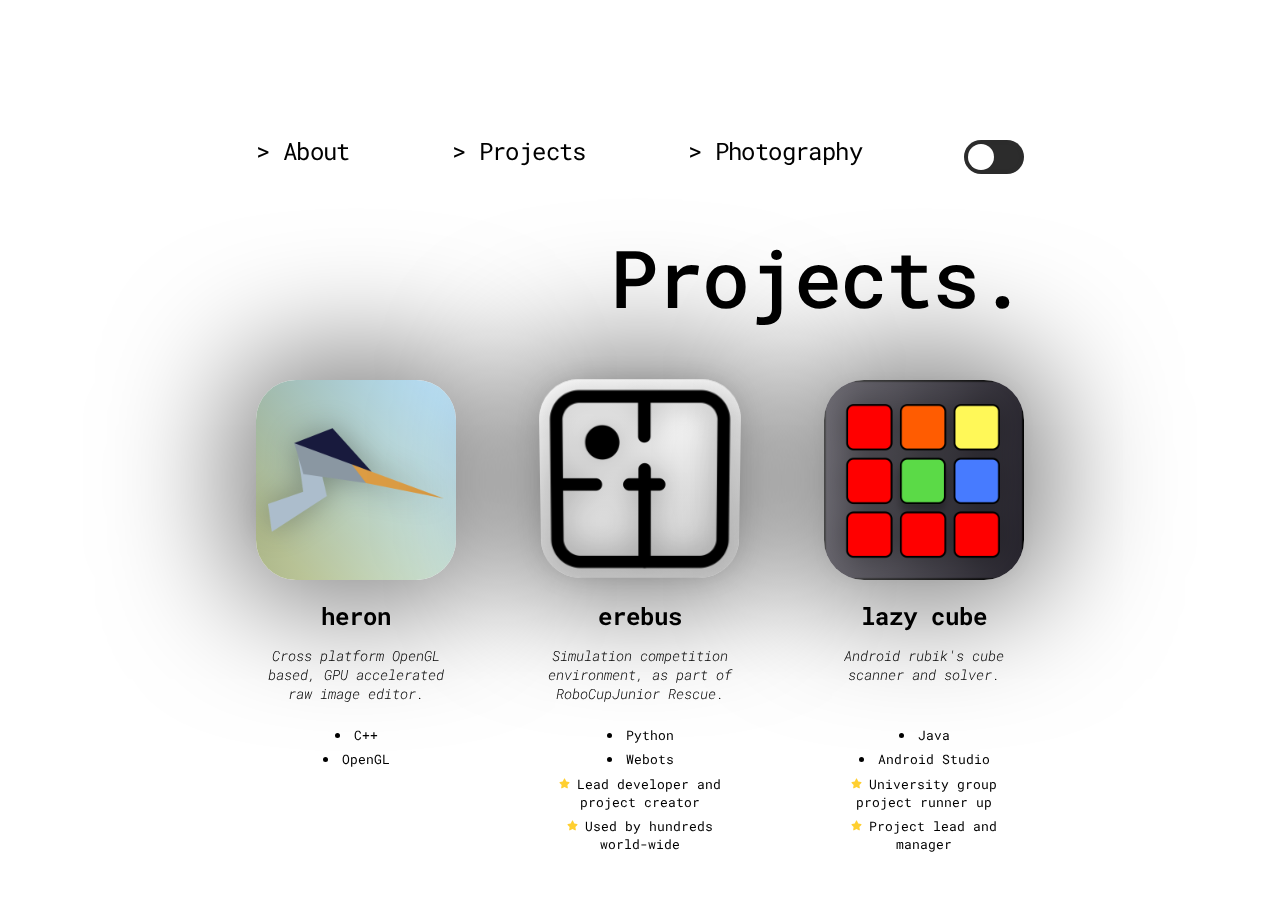
==== projects/index.html @ 9cb0f70c "Add photography link" ====
<!DOCTYPE html>
<html>
    <head>
        <link rel="preconnect" href="https://fonts.googleapis.com">
        <link rel="preconnect" href="https://fonts.gstatic.com" crossorigin>
        <link href="https://fonts.googleapis.com/css2?family=Roboto+Mono:wght@400;500&display=swap" rel="stylesheet">
        <link href="../styles.css" rel="stylesheet">
        <link href="../styles/media.css" rel="stylesheet">
        <link href="styles.css" rel="stylesheet">
        <script type="module" src="script.js"></script>
        <meta name="viewport" content="width=device-width, initial-scale=1">
    </head>
    <body>
        <div class="site-wrapper">
            <div class="content">
                <div class="tabs">
                    <a href="../">> About</a>
                    <a href="">> Projects</a>
                    <a href="https://alfredroberts.myportfolio.com/">> Photography</a>
                    <label class="switch">
                        <input id="nightmode" type="checkbox" checked>
                        <span class="slider"></span>
                    </label>                  
                </div>
                <div class="header">
                    <h1>Projects.</h1>
                </div>
                <div class="card-content">
                    <div class="card-container">
                        <a class="card-wrap" href="https://www.github.com/Shadow149/HeronViewer"
                            target="_blank">
                            <div class="card" data-img="../assets/heron_bk_1000.png"></div>
                            <div class="card-top" data-img="../assets/heron_head_1000.png"></div>
                        </a>
                        <h2>heron</h2>
                        <h3>Cross platform OpenGL based, GPU accelerated raw image editor.</h3>
                        <ul>
                            <li>C++</li>
                            <li>OpenGL</li>
                        </ul>
                    </div> 
                    <div class="card-container">
                        <a class="card-wrap" href="https://gitlab.com/rcj-rescue-tc/erebus/erebus"
                            target="_blank">
                            <div class="card" data-img="../assets/erebus_background.png"></div>
                            <div class="card-top" data-img="../assets/erebus_foreground.png"></div>
                        </a>
                        <h2>erebus</h2>
                        <h3>Simulation competition environment, as part of RoboCupJunior Rescue.</h3>
                        <ul>
                            <li>Python</li>
                            <li>Webots</li>
                            <li class="star">Lead developer and project creator</li>
                            <li class="star">Used by hundreds world-wide</li>
                        </ul>
                    </div>
                    <div class="card-container">
                        <a class="card-wrap" href="https://gitlab.com/AlfredRoberts/lazycube"
                            target="_blank">
                            <div class="card" data-img="../assets/lazy_cube_background.png"></div>
                            <div class="card-top" data-img="../assets/lazy_cube_foreground.png"></div>
                        </a>
                        <h2>lazy cube</h2>
                        <h3>Android rubik's cube scanner and solver.</h3>
                        <ul>
                            <li>Java</li>
                            <li>Android Studio</li>
                            <li class="star">University group project runner up</li>
                            <li class="star">Project lead and manager</li>
                        </ul>
                    </div>
                </div>
            </div>
            <div id="blob"></div>
            <div id="blur"></div>
        </div>
    </body>
</html>
---- styles.css ----
* {
    font-family: Roboto Mono;
}


html, body, .site-wrapper {
    height: 100vh;
    width: 100%;
    overflow: hidden;
    position: fixed;
}

body, .site-wrapper {
    margin: 0rem;
    
    display: flex;
    flex-direction: column;
    justify-content: center;
    align-items: center;

    color: #000;
}

.site-wrapper {
    color: inherit;
}

a {
    color: inherit;
    text-decoration: inherit;
}


#blob {
    background-color: white;
    height: 300px;
    aspect-ratio: 1;
    position: absolute;
    left: 50%;
    top: 50%;
    translate: -50% -50%;
    border-radius: 50%;
    opacity: 0.2;
}
  
#blur {
    height: 100%;
    width: 100%;
    position: absolute;
    z-index: 2;
    backdrop-filter: blur(30vmax);
}

.content {
    /* overflow-x: hidden;
    overflow-y: auto; */
    height: 80vh;
    width: 50%;
    position: absolute;
    z-index: 3;
    
    justify-content: center;
    display: flex;
    flex-direction: column;
    padding: 15vh 20% 15vh 20%;

}

.tabs {
    display: flex;
    flex-direction: row;
    justify-content: space-between;
    margin-bottom: 50px;
    width: 100%;
}

.tabs a {
    font-family: Roboto Mono;
    font-size: 24px;
    font-style: normal;
    font-weight: 400;
    line-height: normal;
    letter-spacing: -0.6px;
}

h1 {
    font-family: Roboto Mono;
    font-size: 80px;
    font-style: normal;
    font-weight: 500;
    line-height: normal;
    letter-spacing: -2px;

    float: right;
    text-align: right;

    margin: auto;
    flex-grow: 1;
    margin-left: 30px;
}

.title_container {
    display: flex;
    flex-direction: row;
    align-items: center;
}

.profile_pic {
    border-radius: 77.5px;
    border: 2px solid #000;
    background: url(assets/profile.jpg), lightgray 50% / cover no-repeat;

    width: 155px;
    height: 155px;
    flex-shrink: 0;
}

.about, .links {
    width: 100%;
    display: flex;
    justify-content: flex-end;
}

p {
    text-align: right;
    font-family: Roboto Mono;
    font-style: normal;
    font-weight: 400;
    line-height: normal;
    letter-spacing: -0.6px; 
    width: 75%;
}

.links {
    margin-top: 10px;
}

.links a {
    margin-left: 20px;
}

svg {
    fill: black;
}

/* Theme swtich */
.switch {
  position: relative;
  display: inline-block;
  width: 60px;
  height: 34px;
  margin-top: 5px;
}

.switch input { 
  opacity: 0;
  width: 0;
  height: 0;
}

.slider {
  position: absolute;
  cursor: pointer;
  top: 0;
  left: 0;
  right: 0;
  bottom: 0;
  background-color: #2c2c2c;
  -webkit-transition: .4s;
  transition: .4s;
  border-radius: 34px;

  box-shadow: inset 0 0 5px #3131312d;
}

.slider:before {
  position: absolute;
  content: "";
  height: 26px;
  width: 26px;
  left: 4px;
  bottom: 4px;
  background-color: white;
  -webkit-transition: .4s;
  transition: .4s;
  border-radius: 50%;
}

input:checked + .slider {
  background-color: #ddd;
}

input:checked + .slider:before {
  -webkit-transform: translateX(26px);
  -ms-transform: translateX(26px);
  transform: translateX(26px);
}
---- styles/media.css ----
/* Media queries */
@media (max-width: 1100px) {
    .content {
        width: 60%;
    }
    h1 {
        font-size: 60px;
    }
}


@media (max-width: 850px) {

    * {
        font-size: 14px;
    }

    .content {
        width: 70%;
    }

    .tabs {
        display: flex;
        flex-direction: column;
        justify-content: space-between;
        margin-bottom: 50px;
    }   

    .tabs a {
        margin-bottom: 10px;
        font-size: 18px;
    }


    .profile_pic {
        width: 80px;
        height: 80px;
    }
    
    .title_container {
        display: flex;
        flex-direction: column;
        align-items: baseline;
    }

    h1 {
        font-family: Roboto Mono;
        font-size: 50px;
        font-style: normal;
        font-weight: 500;
        line-height: normal;
        letter-spacing: -2px;
    
        float:inline-end;
        text-align: left;
    
        margin: 0;
    }

    h2 {
        font-size: 20px;
    }

    .about, .links {
        width: 100%;
        display: flex;
        justify-content: flex-start;
    }

    p {
        text-align: left;
        font-family: Roboto Mono;
        font-style: normal;
        font-weight: 400;
        line-height: normal;
        letter-spacing: -0.6px; 
        width: 100%;
    }


    .links a {
        margin-left: 0;
        margin-right: 20px;
    }
    
    
}
---- projects/styles.css ----
.tabs {
    flex-grow: 1;
}

.content {
    width: 60%;
    height: 70vh;
    
    justify-content: flex-start;
    overflow: auto;
}

.card-content {   
    flex-grow: 5;
    width: 100%; 
    display: flex;
    flex-direction: row;
    align-items: center;
    justify-content: space-between;

    flex-wrap: wrap;
    column-gap: 2em;
}

.header {
    flex-grow: 1;
}

h1 {
    font-family: Roboto Mono;
    font-size: 80px;
    font-style: normal;
    font-weight: 500;
    line-height: normal;
    margin-bottom: 50px;
    margin-left: 0;
}

h2 {
    text-transform: lowercase;
    margin-bottom: 0;
}

h3 {
    font-size: 14px;
    text-align: center;
    font-weight: 300;
    font-style: italic;
    height: 50px;
}

ul {
    width: 100%;
    height: 100px;
    text-align: center;
    padding: 0;
}

ul li {
    list-style-position: inside;
    font-size: small;
    margin-bottom: .5em;
}

.star {
    list-style-image: url("data:image/svg+xml,%3Csvg xmlns='http://www.w3.org/2000/svg' width='.7em' height='.7em' viewBox='0 0 576 512'%3E%3C!--! Font Awesome Free 6.4.2 by @fontawesome - https://fontawesome.com License - https://fontawesome.com/license (Commercial License) Copyright 2023 Fonticons, Inc. --%3E%3Cpath d='M316.9 18C311.6 7 300.4 0 288.1 0s-23.4 7-28.8 18L195 150.3 51.4 171.5c-12 1.8-22 10.2-25.7 21.7s-.7 24.2 7.9 32.7L137.8 329 113.2 474.7c-2 12 3 24.2 12.9 31.3s23 8 33.8 2.3l128.3-68.5 128.3 68.5c10.8 5.7 23.9 4.9 33.8-2.3s14.9-19.3 12.9-31.3L438.5 329 542.7 225.9c8.6-8.5 11.7-21.2 7.9-32.7s-13.7-19.9-25.7-21.7L381.2 150.3 316.9 18z' fill='%23ffcf30'/%3E%3C/svg%3E");
}

.star:before {
    font-size:120px;
    vertical-align:middle;
    line-height:20px;
}

.card-container {
    display: flex;
    flex-direction: column;
    justify-content: center;
    align-items: center;
    width: 200px;
    margin-bottom: 30px;
}

.card {
    border-radius: 40px;
    background: linear-gradient(0deg, rgba(255,255,255,0.3), rgba(0,0,0,0.2))
                ,url("");

    box-shadow: 0px 0px 123px 25px rgba(0, 0, 0, 0.5) ;

    width: 200px;
    height: 200px;
    background-size: cover;
}

.card-top {
    border-radius: 40px;
    background: url("");

    -webkit-filter: drop-shadow(0px 0px 10px #00000053);
    filter: drop-shadow(0px 0px 15px #00000053);

    width: 200px;
    height: 200px;
    background-size: cover;
    position: absolute;
    bottom: 0px;
}

.card-wrap {
    perspective: 800px;
}

#blob {
    opacity: 0.05;
}



@media (max-width: 1100px) {
    h1 {
        font-size: 60px;
        float: none;
        text-align: left;
    }
}



@media (max-width: 750px) { 
    h1 {
        font-size: 50px;
    }
    .card-content {
        flex-direction: row;
        row-gap: 2em;
        justify-content: center;
        align-items: center;
    }

    ul {
        row-gap: 20px;
    }
    
}
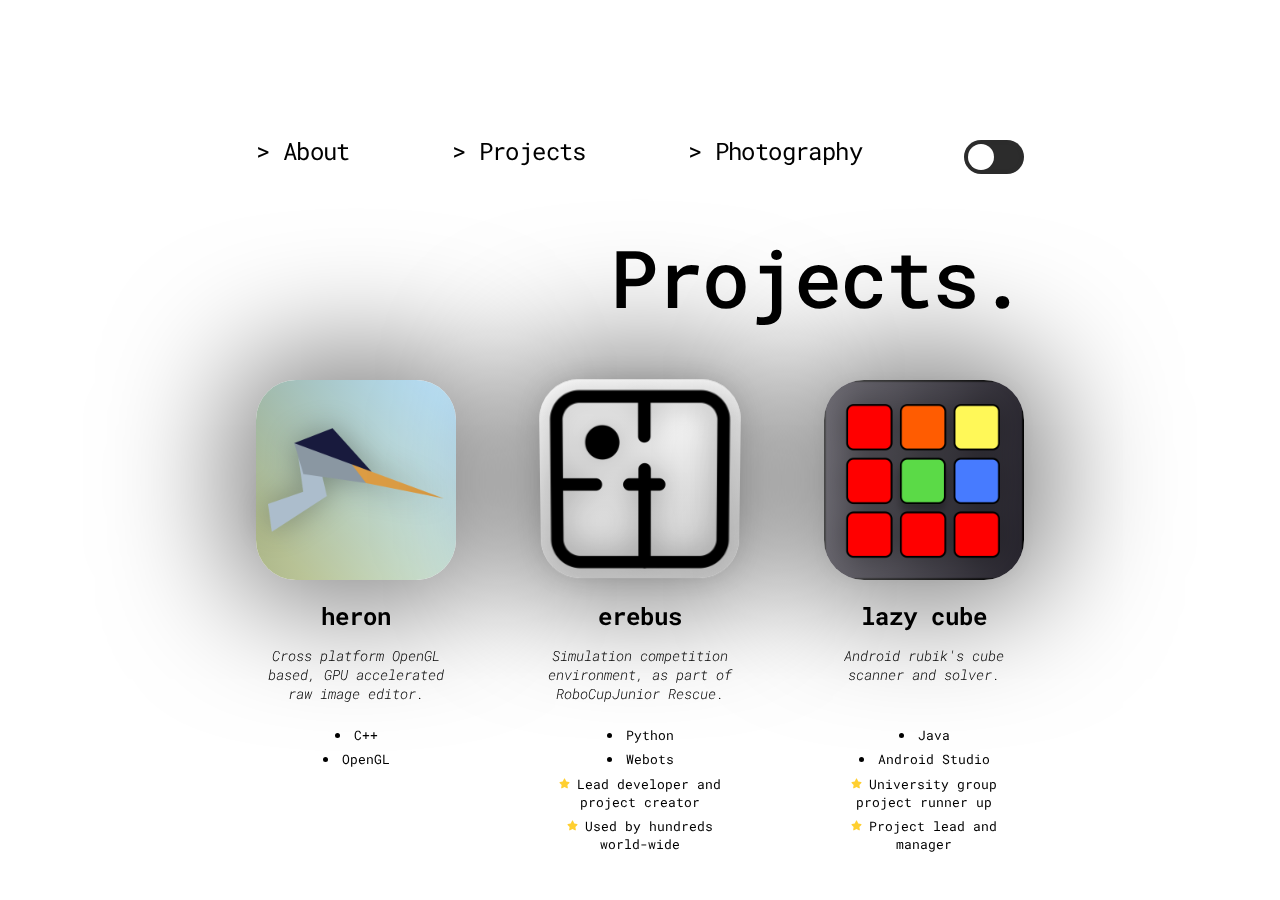
==== commit 0dc75a1d: "Update erebus link" ====
--- a/projects/index.html
+++ b/projects/index.html
@@ -40,7 +40,7 @@
                         </ul>
                     </div> 
                     <div class="card-container">
-                        <a class="card-wrap" href="https://gitlab.com/rcj-rescue-tc/erebus/erebus"
+                        <a class="card-wrap" href="https://github.com/robocup-junior/erebus"
                             target="_blank">
                             <div class="card" data-img="../assets/erebus_background.png"></div>
                             <div class="card-top" data-img="../assets/erebus_foreground.png"></div>
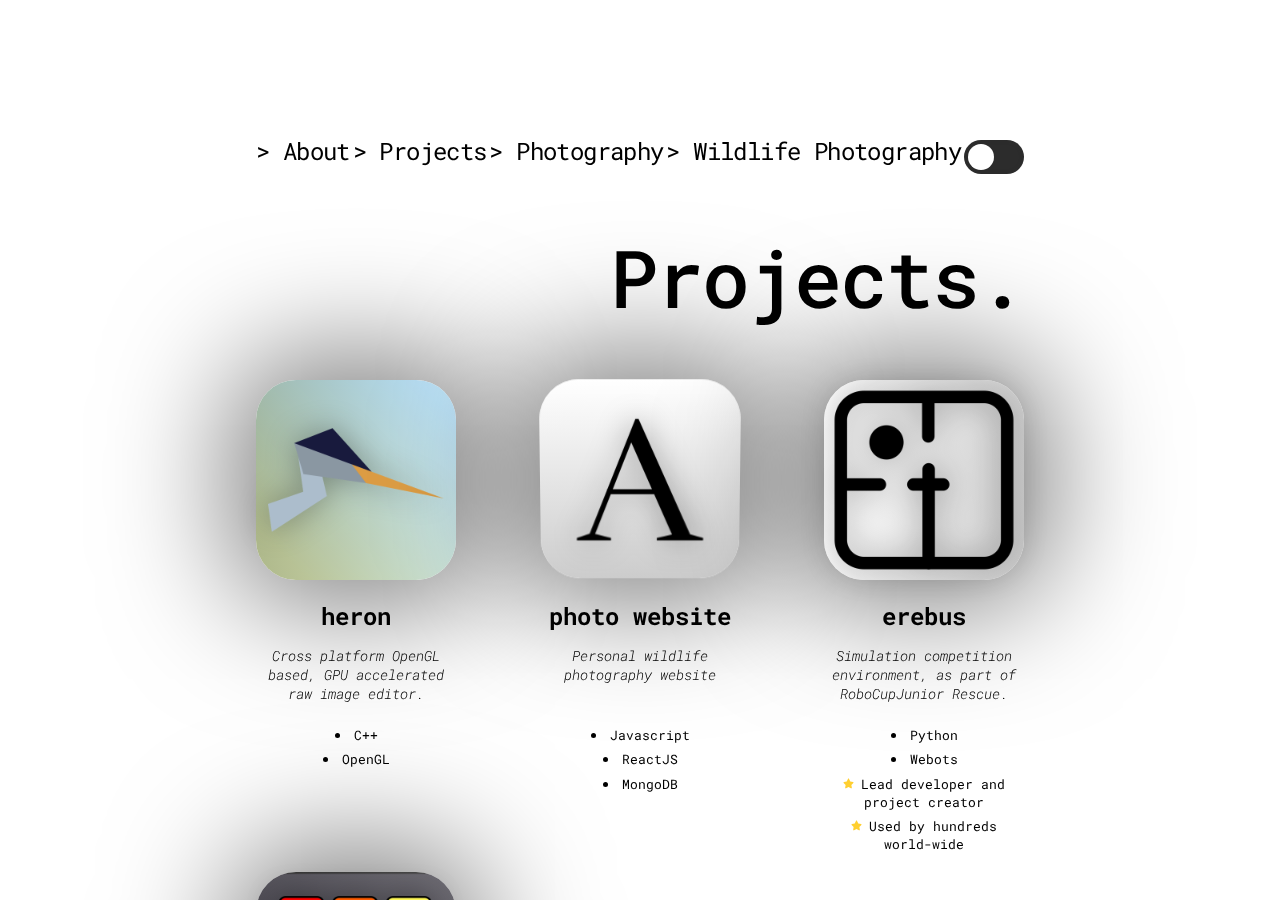
==== commit e711ca5a: "Add photo website" ====
--- a/projects/index.html
+++ b/projects/index.html
@@ -17,6 +17,7 @@
                     <a href="../">> About</a>
                     <a href="">> Projects</a>
                     <a href="https://alfredroberts.myportfolio.com/">> Photography</a>
+                    <a href="https://alfredroberts.netlify.app">> Wildlife Photography</a>
                     <label class="switch">
                         <input id="nightmode" type="checkbox" checked>
                         <span class="slider"></span>
@@ -37,6 +38,20 @@
                         <ul>
                             <li>C++</li>
                             <li>OpenGL</li>
+                        </ul>
+                    </div> 
+                    <div class="card-container">
+                        <a class="card-wrap" href="https://www.github.com/Shadow149/photo-website"
+                            target="_blank">
+                            <div class="card" data-img="../assets/erebus_background.png"></div>
+                            <div class="card-top" data-img="../assets/website_foreground.png"></div>
+                        </a>
+                        <h2>photo website</h2>
+                        <h3>Personal wildlife photography website</h3>
+                        <ul>
+                            <li>Javascript</li>
+                            <li>ReactJS</li>
+                            <li>MongoDB</li>
                         </ul>
                     </div> 
                     <div class="card-container">
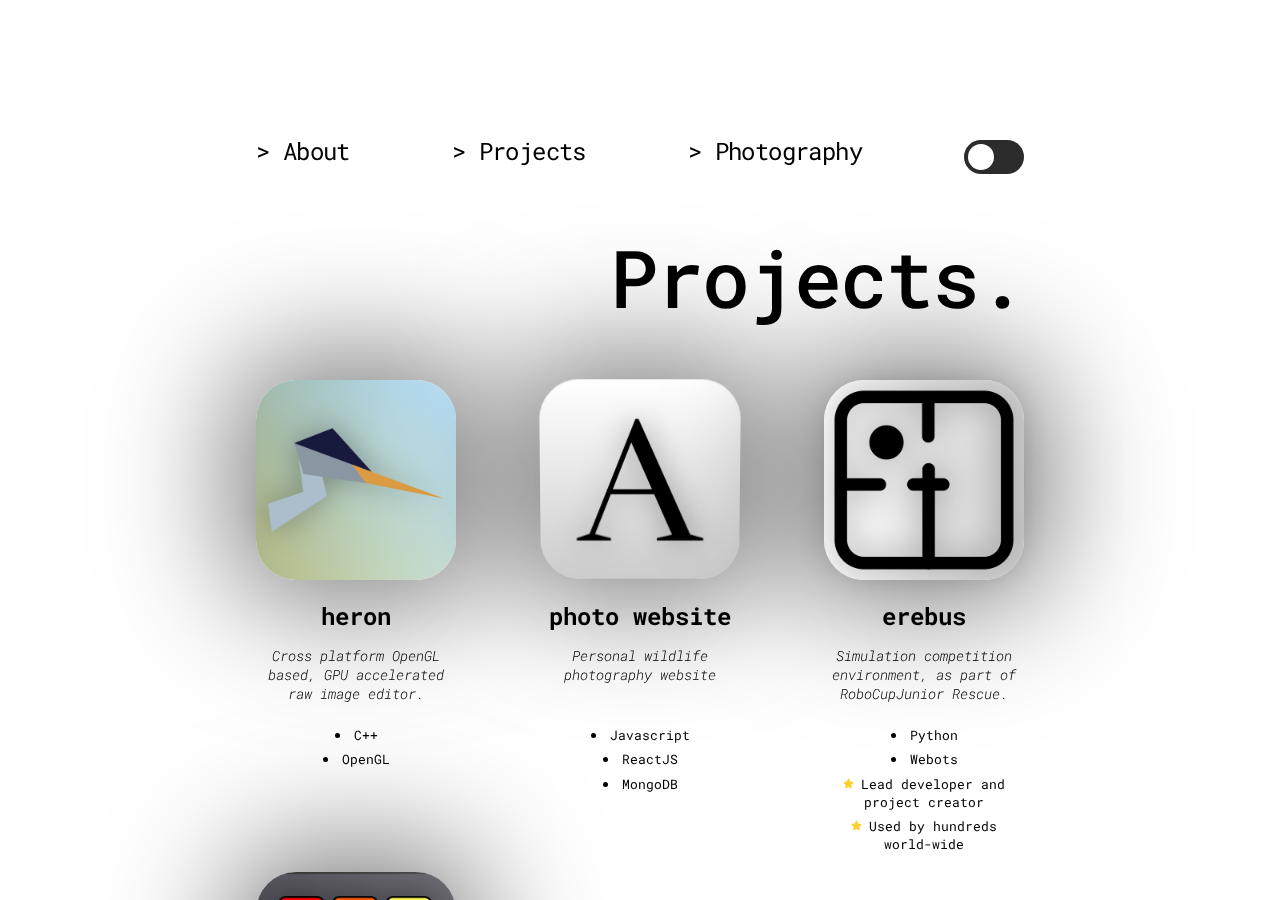
==== commit 52cc09a5: "Remove wildlife website link" ====
--- a/projects/index.html
+++ b/projects/index.html
@@ -17,7 +17,7 @@
                     <a href="../">> About</a>
                     <a href="">> Projects</a>
                     <a href="https://alfredroberts.myportfolio.com/">> Photography</a>
-                    <a href="https://alfredroberts.netlify.app">> Wildlife Photography</a>
+                    <!-- <a href="https://alfredroberts.netlify.app">> Wildlife Photography</a> -->
                     <label class="switch">
                         <input id="nightmode" type="checkbox" checked>
                         <span class="slider"></span>
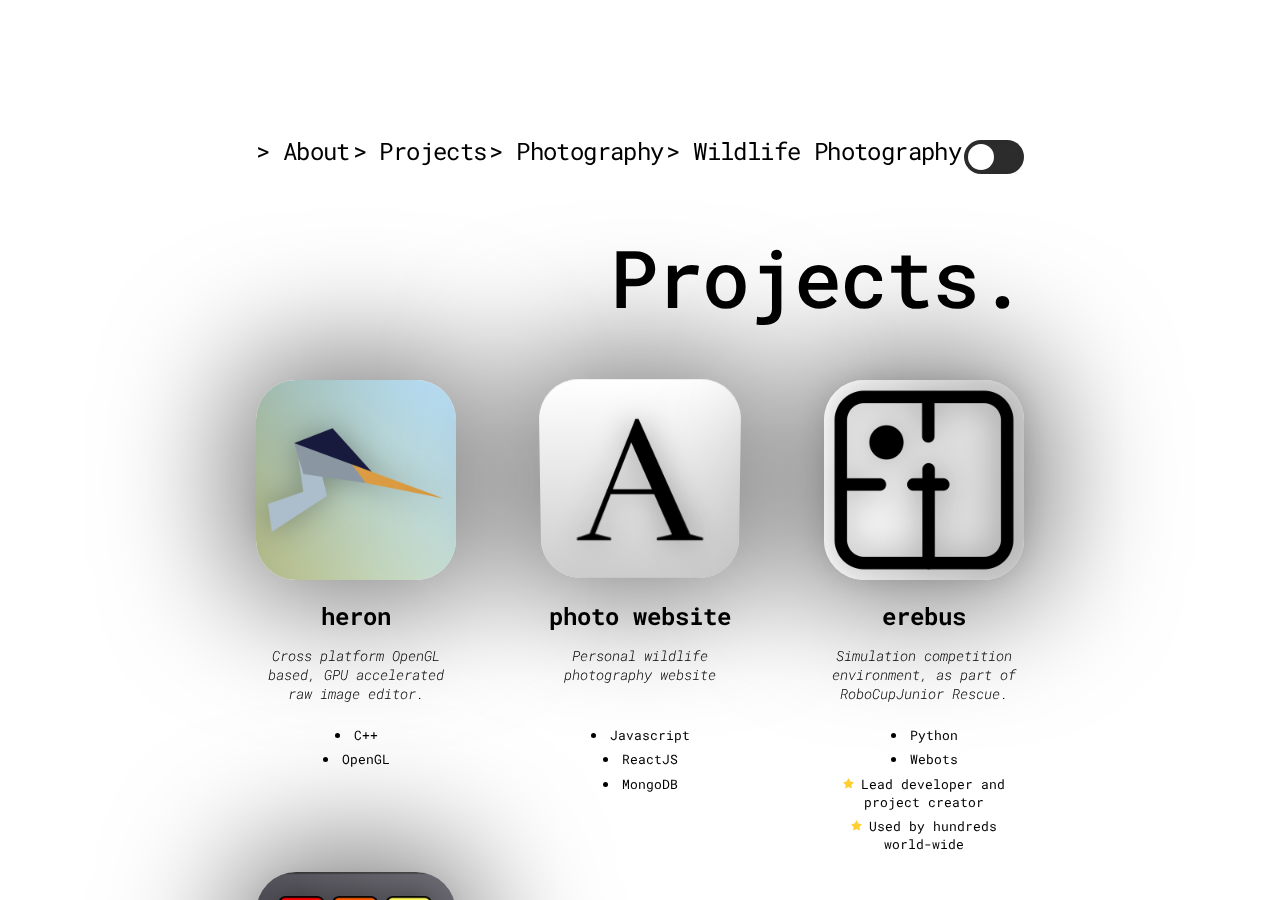
==== commit 49cd7211: "Add wildlife website link" ====
--- a/projects/index.html
+++ b/projects/index.html
@@ -17,7 +17,7 @@
                     <a href="../">> About</a>
                     <a href="">> Projects</a>
                     <a href="https://alfredroberts.myportfolio.com/">> Photography</a>
-                    <!-- <a href="https://alfredroberts.netlify.app">> Wildlife Photography</a> -->
+                    <a href="https://alfredroberts.netlify.app">> Wildlife Photography</a>
                     <label class="switch">
                         <input id="nightmode" type="checkbox" checked>
                         <span class="slider"></span>
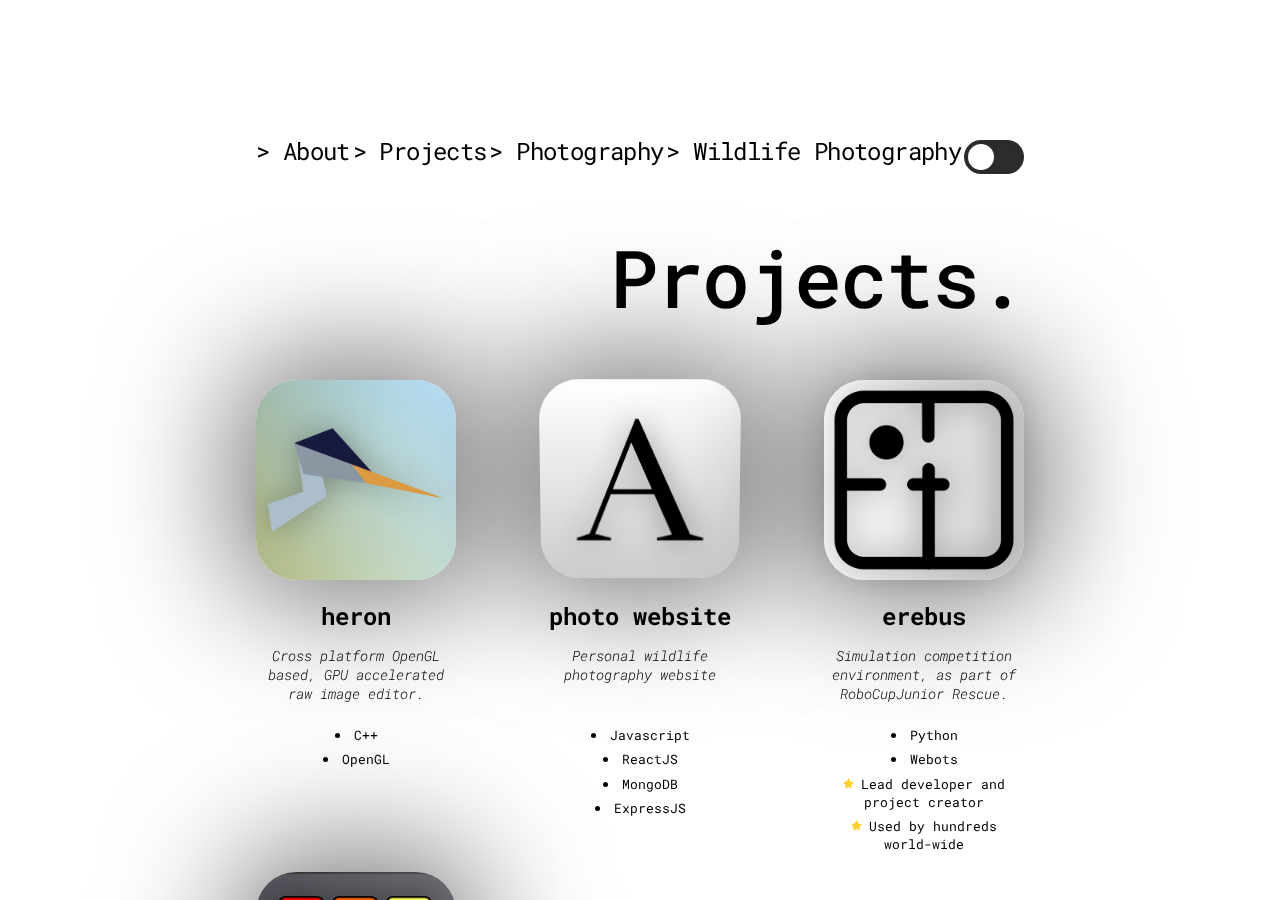
==== commit 18a2a413: "Update projects" ====
--- a/projects/index.html
+++ b/projects/index.html
@@ -52,6 +52,7 @@
                             <li>Javascript</li>
                             <li>ReactJS</li>
                             <li>MongoDB</li>
+                            <li>ExpressJS</li>
                         </ul>
                     </div> 
                     <div class="card-container">
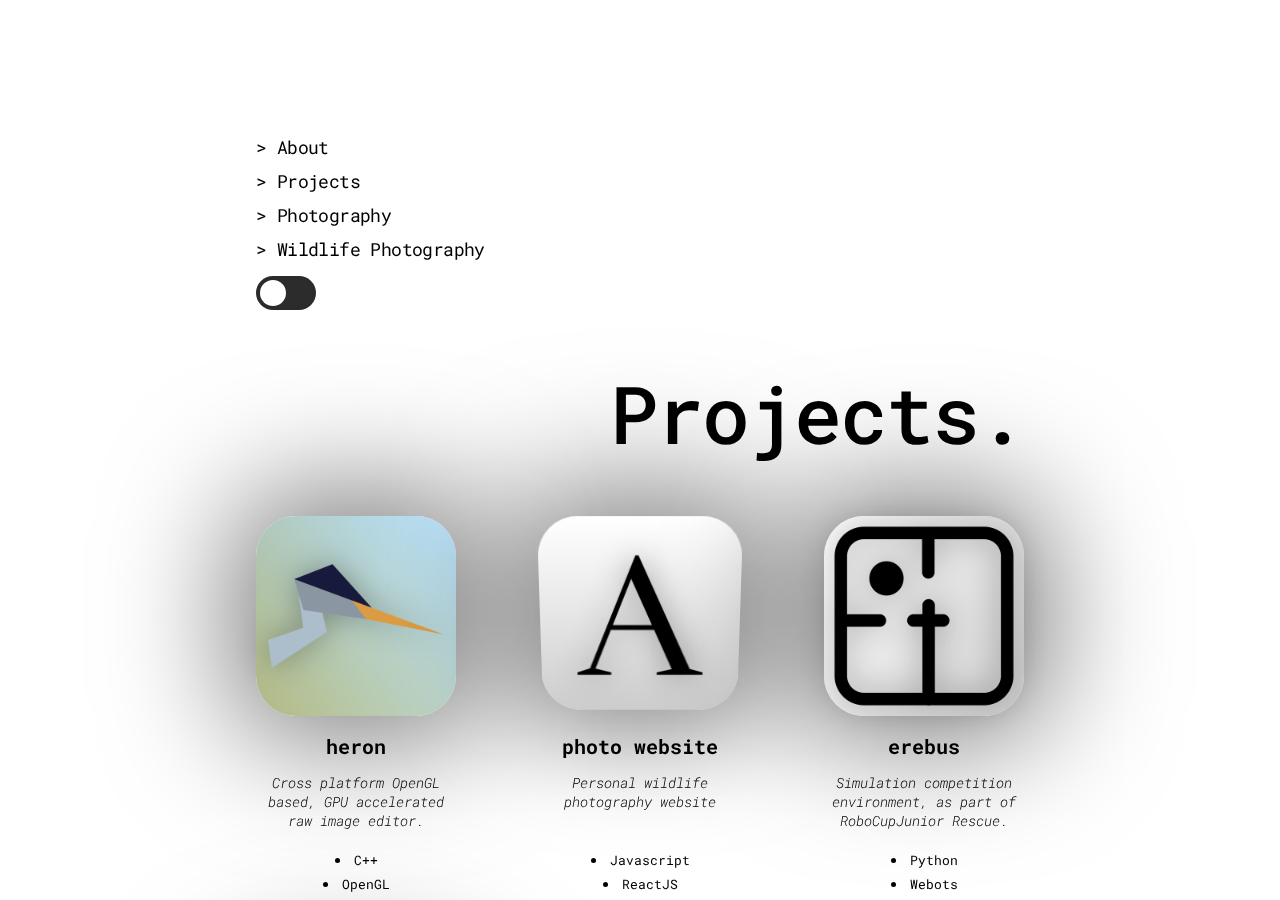
==== commit fed9aacb: "Fix FOUC" ====
--- a/projects/index.html
+++ b/projects/index.html
@@ -1,5 +1,6 @@
 <!DOCTYPE html>
 <html>
+    <title>Projects</title>
     <head>
         <link rel="preconnect" href="https://fonts.googleapis.com">
         <link rel="preconnect" href="https://fonts.gstatic.com" crossorigin>
@@ -7,11 +8,15 @@
         <link href="../styles.css" rel="stylesheet">
         <link href="../styles/media.css" rel="stylesheet">
         <link href="styles.css" rel="stylesheet">
+        <meta name="viewport" content="width=device-width, initial-scale=1">
+        <script type="text/javascript" src="../javascript/night_mode.js"></script>
         <script type="module" src="script.js"></script>
-        <meta name="viewport" content="width=device-width, initial-scale=1">
     </head>
     <body>
-        <div class="site-wrapper">
+        <script>
+            update_nightmode(() => {}, () => {}, null, true);
+        </script>
+        <div id="site-wrapper" class="site-wrapper">
             <div class="content">
                 <div class="tabs">
                     <a href="../">> About</a>
--- a/styles.css
+++ b/styles.css
@@ -42,13 +42,13 @@
     border-radius: 50%;
     opacity: 0.2;
 }
-  
+
 #blur {
     height: 100%;
     width: 100%;
     position: absolute;
     z-index: 2;
-    backdrop-filter: blur(30vmax);
+    backdrop-filter: blur(100px);
 }
 
 .content {
--- a/styles/media.css
+++ b/styles/media.css
@@ -1,16 +1,13 @@
 
 /* Media queries */
-@media (max-width: 1100px) {
-    .content {
-        width: 60%;
-    }
-    h1 {
-        font-size: 60px;
+
+@media (max-width: 1700px) {
+    .tabs a {
+        font-size: 20px;
     }
 }
 
-
-@media (max-width: 850px) {
+@media (max-width: 1500px) {
 
     * {
         font-size: 14px;
@@ -25,6 +22,7 @@
         flex-direction: column;
         justify-content: space-between;
         margin-bottom: 50px;
+        width: fit-content;
     }   
 
     .tabs a {
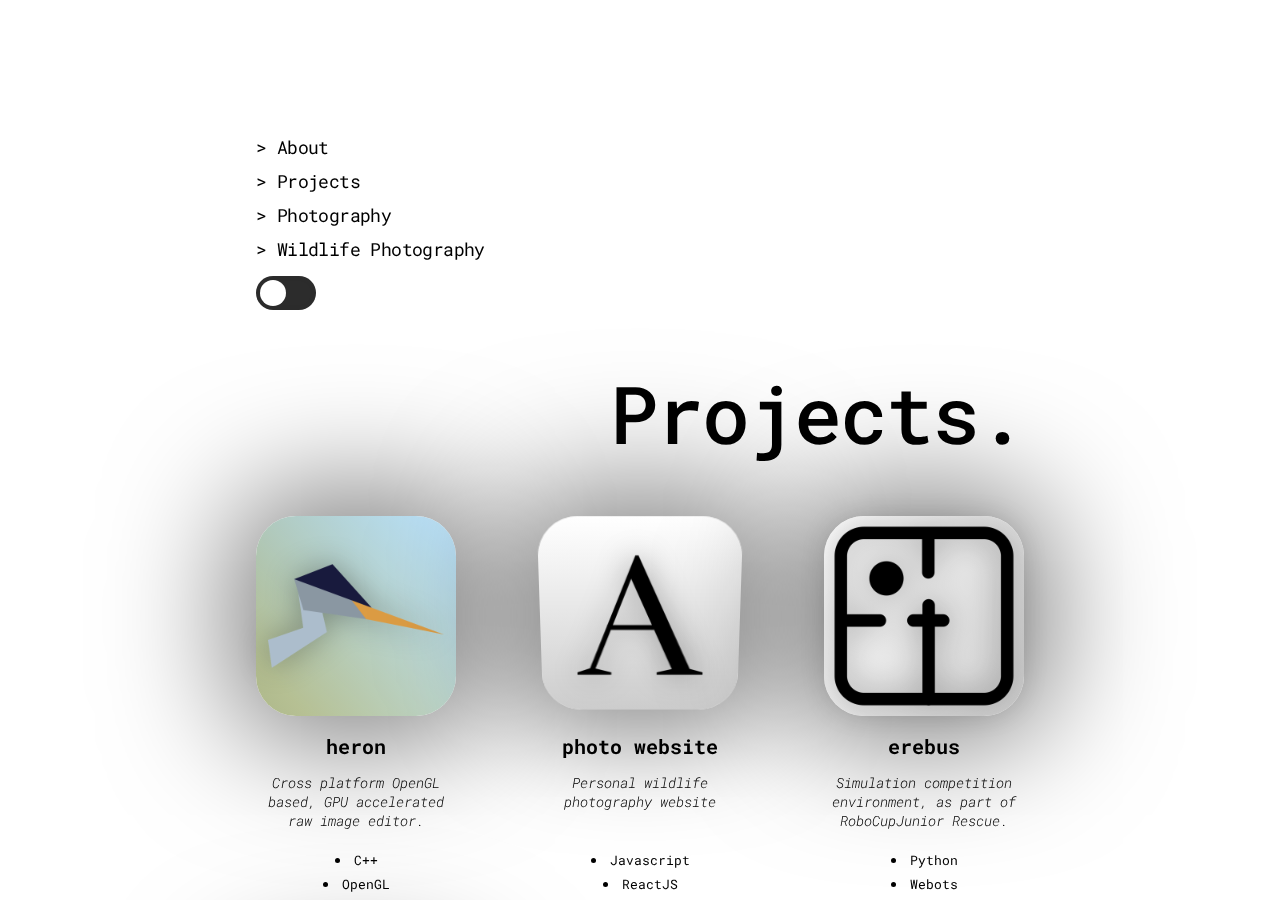
==== commit 939f340a: "Add play store badge" ====
--- a/projects/index.html
+++ b/projects/index.html
@@ -8,6 +8,7 @@
         <link href="../styles.css" rel="stylesheet">
         <link href="../styles/media.css" rel="stylesheet">
         <link href="styles.css" rel="stylesheet">
+        <link rel="icon" type="image/x-icon" href="../assets/favicon.png">
         <meta name="viewport" content="width=device-width, initial-scale=1">
         <script type="text/javascript" src="../javascript/night_mode.js"></script>
         <script type="module" src="script.js"></script>
@@ -76,6 +77,10 @@
                         </ul>
                     </div>
                     <div class="card-container">
+                        <a class="badge" href="https://play.google.com/store/apps/details?id=com.lazy.lazycubeapp&hl=en_GB"
+                            target="_blank">
+                            <div class="badge-text">Now on Google Play store!</div>
+                        </a>
                         <a class="card-wrap" href="https://gitlab.com/AlfredRoberts/lazycube"
                             target="_blank">
                             <div class="card" data-img="../assets/lazy_cube_background.png"></div>
--- a/styles.css
+++ b/styles.css
@@ -28,6 +28,7 @@
 a {
     color: inherit;
     text-decoration: inherit;
+    cursor: pointer;
 }
 
 
@@ -137,6 +138,10 @@
 
 .links a {
     margin-left: 20px;
+}
+
+svg:hover {
+    fill:#4fba52 !important;
 }
 
 svg {
@@ -194,4 +199,42 @@
   -webkit-transform: translateX(26px);
   -ms-transform: translateX(26px);
   transform: translateX(26px);
+}
+
+
+/* http://ameyraut.com/display-tooltip-without-javascript-or-jquery-pure-css/ */
+#copyTooltip{
+    position: relative;
+    display: none;
+}
+
+#copyTooltip:after{
+    content:attr(data-tooltip);
+    background:#000;
+    padding:5px;
+    border-radius:3px; 
+    display: inline-block;
+    position: absolute;
+    transform: translate(-50%,14px); 
+    margin:0 auto;
+    color:#FFF;
+    min-width:100px;
+    top:-5px;
+    left: 50%;
+    text-align:center;
+}
+
+#copyTooltip:before {
+    /* top:-5px; */
+    left: 50%;
+    border: solid transparent;
+    content: " ";
+    /* height: 0;
+    width: 0; */
+    position: absolute;
+    /* border-color: rgba(0, 0, 0, 0); */
+    border-top-color: #000;
+    border-width: 5px;
+    margin-left: -5px;
+    transform: rotate(180deg); 
 }--- a/projects/styles.css
+++ b/projects/styles.css
@@ -115,6 +115,33 @@
     opacity: 0.05;
 }
 
+.badge {
+    width: 100px;
+    height: 100px;
+    position: absolute;
+    z-index: 1;
+    filter: drop-shadow(0px 0px 15px #00000053);
+    translate: 90% -210%;
+    background-image: url(../assets/badge.svg);
+    background-repeat: no-repeat;
+    background-size: 100px;
+    display: flex;
+    flex-wrap: nowrap;
+    justify-content: center;
+    align-items: center;
+    transform: rotate(-20deg);
+}
+
+.badge-text {
+    width: 80%;
+    text-align: center;
+    font-family: cursive;
+    line-height: 12px;
+    font-size: 13px;
+    padding: 5px;
+    font-style: italic;
+}
+
 
 
 @media (max-width: 1100px) {
